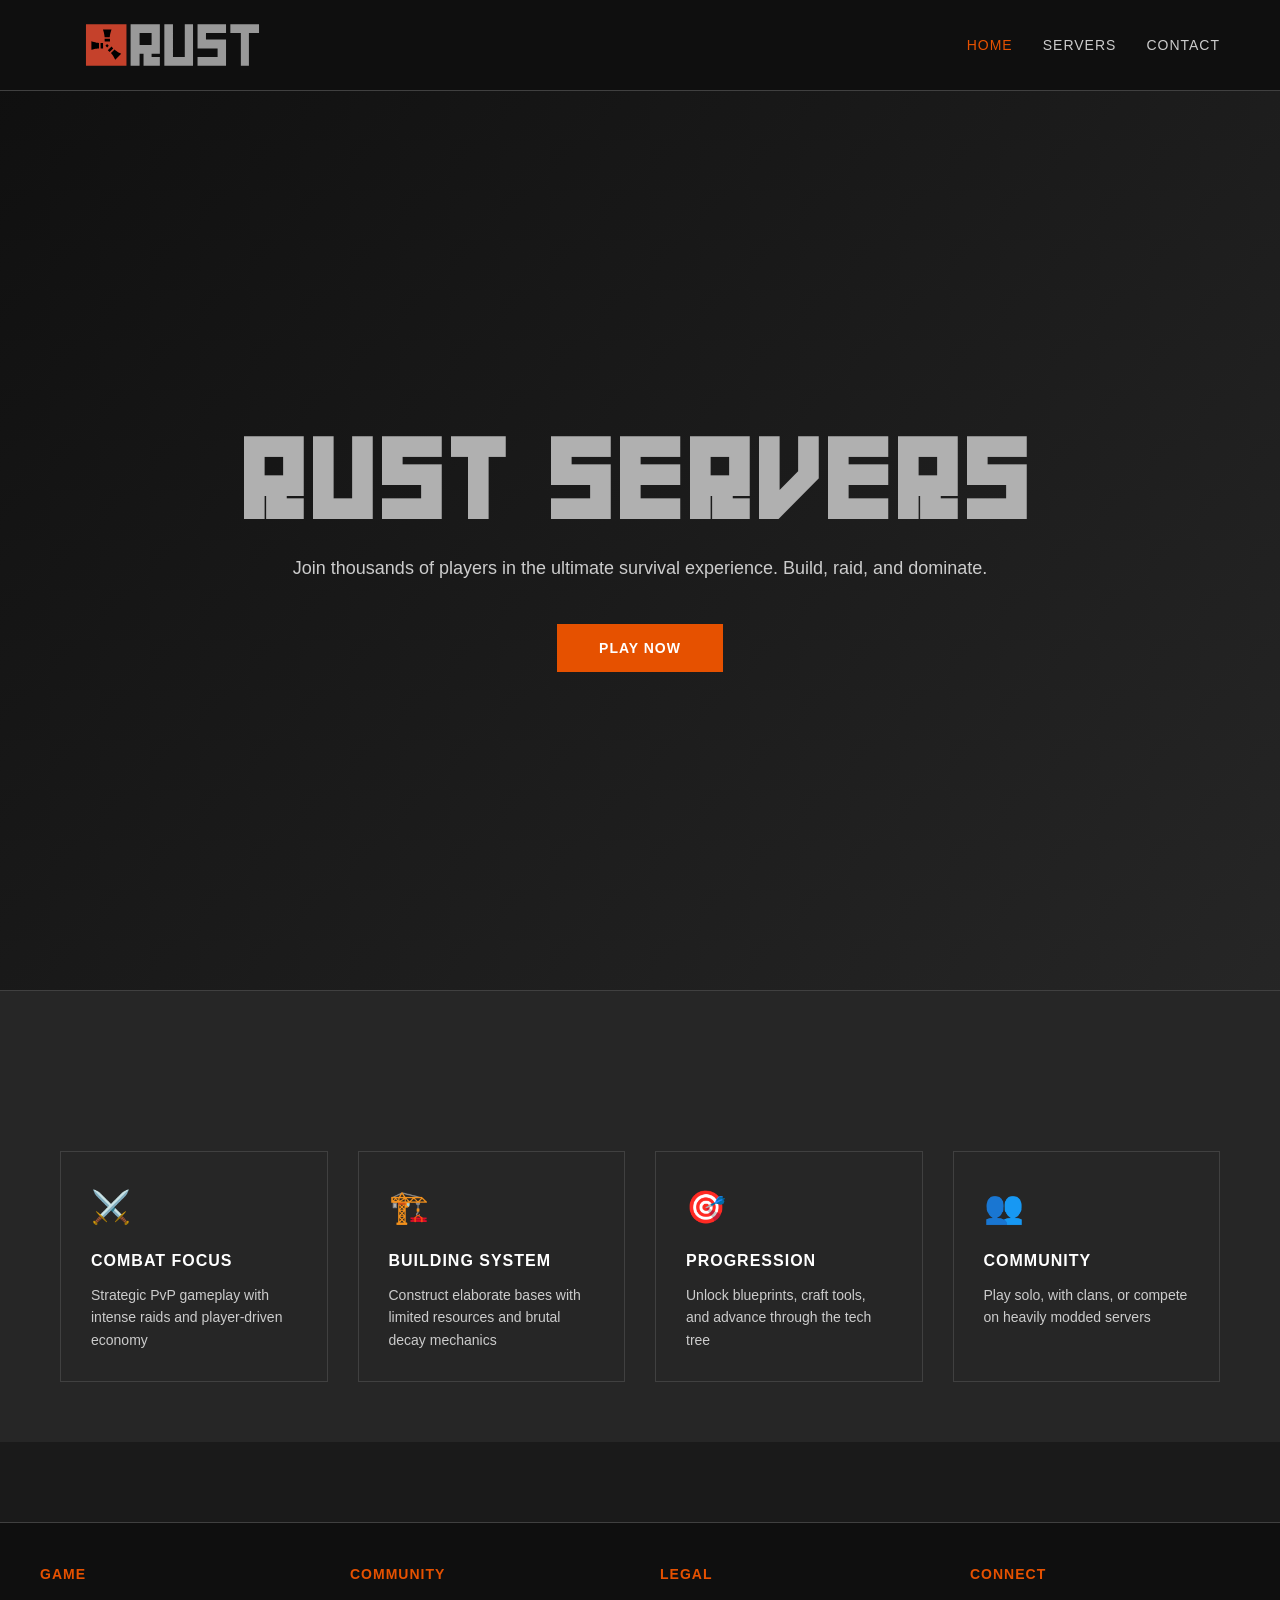
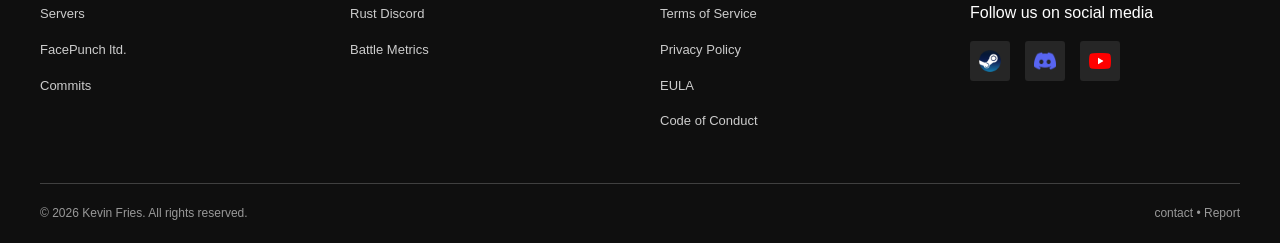
==== index.html @ 1bcc0ac7 "RUST SITE" ====
<!DOCTYPE html>
<html lang="en">
<head>
  <meta charset="UTF-8">
  <link rel="shortcut icon" type="image/svg+xml" href="/favicon.svg">
  <meta name="viewport" content="width=device-width, initial-scale=1.0">
  <title>RUST - Survival Game Community</title>
  <link rel="stylesheet" href="assets/css/main.css">
  <link rel="stylesheet" href="assets/css/navbar.css">
  <link rel="stylesheet" href="assets/css/home.css">
  <link rel="stylesheet" href="assets/css/footer.css">
</head>
<body>
  <nav>
    <div class="nav-container">
      <a href="index.html" class="nav-logo">RUST</a>
      <div class="hamburger">
        <div class="hamburger-line"></div>
        <div class="hamburger-line"></div>
        <div class="hamburger-line"></div>
      </div>
      <ul class="nav-links">
        <li><a href="index.html">Home</a></li>
        <li><a href="servers.html">Servers</a></li>
        <li><a href="contact.html">Contact</a></li>
      </ul>
    </div>
  </nav>

  <main>
    <section class="hero">
      <div class="hero-content">
        <h1 class="rust">RUST SERVERS</h1>
        <p>Join thousands of players in the ultimate survival experience. Build, raid, and dominate.</p>
        <div class="hero-buttons">
          <button class="btn-primary" onclick="window.location.href='servers.html'">Play Now</button>
        </div>
      </div>
    </section>

    <section class="section" style="background-color: var(--surface); border-top: 1px solid var(--border-color);">
      <div class="container">
        <div class="features">
          <div class="feature-card">
            <div class="feature-icon">⚔️</div>
            <h3>Combat Focus</h3>
            <p>Strategic PvP gameplay with intense raids and player-driven economy</p>
          </div>
          <div class="feature-card">
            <div class="feature-icon">🏗️</div>
            <h3>Building System</h3>
            <p>Construct elaborate bases with limited resources and brutal decay mechanics</p>
          </div>
          <div class="feature-card">
            <div class="feature-icon">🎯</div>
            <h3>Progression</h3>
            <p>Unlock blueprints, craft tools, and advance through the tech tree</p>
          </div>
          <div class="feature-card">
            <div class="feature-icon">👥</div>
            <h3>Community</h3>
            <p>Play solo, with clans, or compete on heavily modded servers</p>
          </div>
        </div>
      </div>
    </section>
  </main>

  <footer>
    <div class="footer-container">
      <div class="footer-content">
        <div class="footer-section">
          <h3>Game</h3>
          <ul>
            <li><a href="servers.html">Servers</a></li>
            <li><a href="https://facepunch.com/" target="_blank">FacePunch ltd.</a></li>
            <li><a href="https://commits.facepunch.com/" target="_blank">Commits</a></li>
          </ul>
        </div>
        <div class="footer-section">
          <h3>Community</h3>
          <ul>
            <li><a href="https://discord.gg/rust" target="_blank">Rust Discord</a></li>
            <li><a href="https://www.battlemetrics.com/" target="_blank">Battle Metrics</a></li>
          </ul>
        </div>
        <div class="footer-section">
        <h3>Legal</h3>
        <ul>
            <li><a href="#" class="legal-link" data-type="tos">Terms of Service</a></li>
            <li><a href="#" class="legal-link" data-type="privacy">Privacy Policy</a></li>
            <li><a href="#" class="legal-link" data-type="eula">EULA</a></li>
            <li><a href="#" class="legal-link" data-type="code">Code of Conduct</a></li>
        </ul>
        </div>
        <div class="footer-section">
          <h3>Connect</h3>
          <p>Follow us on social media</p>
            <div class="footer-socials">
            <a href="https://steamcommunity.com/profiles/76561199487961907/" class="footer-social-link" title="Steam" target="_blank" rel="noopener noreferrer">
                <img src="assets/images/steam.png" alt="Steam">
            </a>
            <a href="https://discord.gg/kZVKH8CjVq" class="footer-social-link" title="Discord" target="_blank" rel="noopener noreferrer">
                <img src="assets/images/discord.png" alt="Discord">
            </a>
            <a href="https://www.youtube.com/@Lizardrust" class="footer-social-link" title="YouTube" target="_blank" rel="noopener noreferrer">
                <img src="assets/images/youtube.png" alt="YouTube">
            </a>
            </div>
        </div>
      </div>
      <div class="footer-bottom">
        <span>&copy; 2026 Kevin Fries. All rights reserved.</span>
        <div>
          <a href="/contact.html">contact</a> • <a href="/contact.html">Report</a>
        </div>
      </div>
    </div>
  </footer>

  <script src="assets/js/navbar.js"></script>
</body>
</html>
---- assets/css/main.css ----
* {
  margin: 0;
  padding: 0;
  box-sizing: border-box;
}
@font-face {
    font-family: 'Rust';
    src: url('/assets/font/Rust.ttf') format('truetype');
    font-weight: normal;
    font-style: normal;
}


:root {
  --primary-orange: #e65100;
  --dark-bg: #1a1a1a;
  --darker-bg: #0f0f0f;
  --surface: #262626;
  --surface-light: #333333;
  --text-primary: #ffffff;
  --text-secondary: #cccccc;
  --text-muted: #999999;
  --border-color: #404040;
  --accent: #ff6600;
  --success: #4caf50;
  --error: #f44336;
  --transition: 0.2s ease;
}

html {
  scroll-behavior: smooth;
}

body {
  font-family: 'Segoe UI', Tahoma, Geneva, Verdana, sans-serif;
  background-color: var(--dark-bg);
  color: var(--text-primary);
  line-height: 1.6;
  font-size: 16px;
}

a {
  color: var(--primary-orange);
  text-decoration: none;
  transition: color var(--transition);
}

a:hover {
  color: var(--accent);
}

button {
  font-family: inherit;
  cursor: pointer;
  border: none;
  transition: background-color var(--transition), transform var(--transition);
}

button:active {
  transform: scale(0.98);
}

input,
textarea,
select {
  font-family: inherit;
  font-size: 16px;
}

.container {
  width: 100%;
  max-width: 1200px;
  margin: 0 auto;
  padding: 0 20px;
}

.section {
  padding: 60px 20px;
}
.rust {
    font-family: 'Rust', sans-serif;
    font-size: 90px;
    color: #b0b0b0;
    text-transform: uppercase;
    letter-spacing: 8px;
    font-weight: 900;
}
@media (max-width: 768px) {
  .section {
    padding: 40px 20px;
  }
}
---- assets/css/navbar.css ----
nav {
  background-color: var(--darker-bg);
  border-bottom: 1px solid var(--border-color);
  position: fixed;
  width: 100%;
  top: 0;
  z-index: 1000;
}

.nav-container {
  display: flex;
  justify-content: space-between;
  align-items: center;
  padding: 0 20px;
  max-width: 1200px;
  margin: 0 auto;
  height: 90px;
  width: 100%;
}

.nav-logo {
  font-size: 24px;
  font-weight: 700;
  color: var(--primary-orange);
  letter-spacing: 2px;
  text-transform: uppercase;
  display: flex;
  align-items: center;
  height: 60px;
  gap: 8px;
}

.nav-logo:hover {
  color: var(--accent);
}

.logo-image {
  height: 150px;
  width: auto;
  transition: filter var(--transition);
  object-fit: contain;
}

.nav-logo:hover .logo-image {
  filter: brightness(1.1);
}

.nav-links {
  display: flex;
  list-style: none;
  gap: 30px;
}

.nav-links a {
  color: var(--text-secondary);
  font-size: 14px;
  font-weight: 500;
  text-transform: uppercase;
  letter-spacing: 1px;
  transition: color var(--transition);
}

.nav-links a:hover,
.nav-links a.active {
  color: var(--primary-orange);
}

.hamburger {
  display: none;
  flex-direction: column;
  cursor: pointer;
  gap: 6px;
}

.hamburger-line {
  width: 24px;
  height: 2px;
  background-color: var(--text-primary);
  transition: all var(--transition);
}

.hamburger.active .hamburger-line:nth-child(1) {
  transform: rotate(45deg) translate(11px, 11px);
}

.hamburger.active .hamburger-line:nth-child(2) {
  opacity: 0;
}

.hamburger.active .hamburger-line:nth-child(3) {
  transform: rotate(-45deg) translate(7px, -8px);
}

@media (max-width: 768px) {
  .nav-links {
    position: absolute;
    left: -100%;
    top: 90px;
    flex-direction: column;
    background-color: var(--darker-bg);
    width: 100%;
    text-align: center;
    transition: left 0.3s;
    padding: 20px 0;
    gap: 0;
    border-bottom: 1px solid var(--border-color);
  }

  .nav-links.active {
    left: 0;
  }

  .nav-links li {
    padding: 15px 0;
    border-bottom: 1px solid var(--border-color);
  }

  .hamburger {
    display: flex;
  }
}

body {
  margin-top: 90px;
}
---- assets/css/home.css ----
.hero {
  background: linear-gradient(135deg, rgba(15, 15, 15, 0.95), rgba(38, 38, 38, 0.95)), url('data:image/svg+xml,<svg xmlns="http://www.w3.org/2000/svg" width="100" height="100"><rect fill="%23262626" width="100" height="100"/><rect fill="%231a1a1a" x="0" y="0" width="50" height="50"/><rect fill="%231a1a1a" x="50" y="50" width="50" height="50"/></svg>');
  min-height: 100vh;
  display: flex;
  align-items: center;
  justify-content: center;
  text-align: center;
  padding: 40px 20px;
  overflow: hidden;
}

.hero-content {
  max-width: 800px;
  animation: fadeInUp 0.8s ease;
}

.hero-logo {
  width: 100%;
  max-width: 900px;
  height: auto;
  margin: 0 auto 20px;
  animation: fadeInUp 0.8s ease;
  display: block;
}

.hero p {
  font-size: 18px;
  color: var(--text-secondary);
  margin-bottom: 40px;
  line-height: 1.8;
}

.hero-buttons {
  display: flex;
  gap: 20px;
  justify-content: center;
  flex-wrap: wrap;
}

.btn-primary,
.btn-secondary {
  padding: 14px 40px;
  font-size: 14px;
  font-weight: 700;
  text-transform: uppercase;
  letter-spacing: 1px;
  border: 2px solid;
  border-radius: 0;
  transition: all var(--transition);
}

.btn-primary {
  background-color: var(--primary-orange);
  color: var(--text-primary);
  border-color: var(--primary-orange);
}

.btn-primary:hover {
  background-color: var(--accent);
  border-color: var(--accent);
}

.btn-secondary {
  background-color: transparent;
  color: var(--text-primary);
  border-color: var(--text-secondary);
}

.btn-secondary:hover {
  border-color: var(--primary-orange);
  color: var(--primary-orange);
}

.features {
  display: grid;
  grid-template-columns: repeat(auto-fit, minmax(250px, 1fr));
  gap: 30px;
  margin-top: 100px;
}

.feature-card {
  background-color: var(--surface);
  padding: 30px;
  border: 1px solid var(--border-color);
  transition: all var(--transition);
}

.feature-card:hover {
  border-color: var(--primary-orange);
  background-color: var(--surface-light);
}

.feature-icon {
  font-size: 32px;
  color: var(--primary-orange);
  margin-bottom: 15px;
}

.feature-card h3 {
  font-size: 16px;
  font-weight: 700;
  text-transform: uppercase;
  letter-spacing: 1px;
  margin-bottom: 10px;
  color: var(--text-primary);
}

.feature-card p {
  font-size: 14px;
  color: var(--text-secondary);
}

@keyframes fadeInUp {
  from {
    opacity: 0;
    transform: translateY(30px);
  }
  to {
    opacity: 1;
    transform: translateY(0);
  }
}

@media (max-width: 768px) {
  .hero h1 {
    font-size: 48px;
  }

  .hero p {
    font-size: 16px;
  }

  .hero-buttons {
    flex-direction: column;
  }

  .btn-primary,
  .btn-secondary {
    width: 100%;
  }
}
---- assets/css/footer.css ----
footer {
  background-color: var(--darker-bg);
  border-top: 1px solid var(--border-color);
  padding: 40px 20px 20px;
  margin-top: 80px;
}

.footer-container {
  max-width: 1200px;
  margin: 0 auto;
}

.footer-content {
  display: grid;
  grid-template-columns: repeat(auto-fit, minmax(200px, 1fr));
  gap: 40px;
  margin-bottom: 40px;
}

.footer-section h3 {
  color: var(--primary-orange);
  font-size: 14px;
  font-weight: 700;
  text-transform: uppercase;
  letter-spacing: 1px;
  margin-bottom: 15px;
}

.footer-section ul {
  list-style: none;
}

.footer-section ul li {
  margin-bottom: 10px;
}

.footer-section a {
  color: var(--text-secondary);
  font-size: 13px;
  transition: color var(--transition);
}

.footer-section a:hover {
  color: var(--primary-orange);
}

.footer-socials {
  display: flex;
  gap: 15px;
  margin-top: 15px;
}

.footer-social-link {
  display: inline-flex;
  align-items: center;
  justify-content: center;
  width: 40px;
  height: 40px;
  background-color: var(--surface);
  color: var(--text-secondary);
  border-radius: 3px;
  transition: all var(--transition);
}
.footer-social-link img {
  width: 22px;
  height: 22px;
  object-fit: contain;
}
.footer-social-link:hover {
  background-color: var(--primary-orange);
  color: var(--text-secondary);
}

.footer-bottom {
  border-top: 1px solid var(--border-color);
  padding-top: 20px;
  display: flex;
  justify-content: space-between;
  align-items: center;
  flex-wrap: wrap;
  gap: 20px;
  font-size: 12px;
  color: var(--text-muted);
}

.footer-bottom a {
  color: var(--text-muted);
  font-size: 12px;
}

.footer-bottom a:hover {
  color: var(--primary-orange);
}

@media (max-width: 768px) {
  footer {
    padding: 30px 20px 15px;
    margin-top: 60px;
  }

  .footer-content {
    grid-template-columns: 1fr;
    gap: 30px;
  }

  .footer-bottom {
    flex-direction: column;
    text-align: center;
  }
}
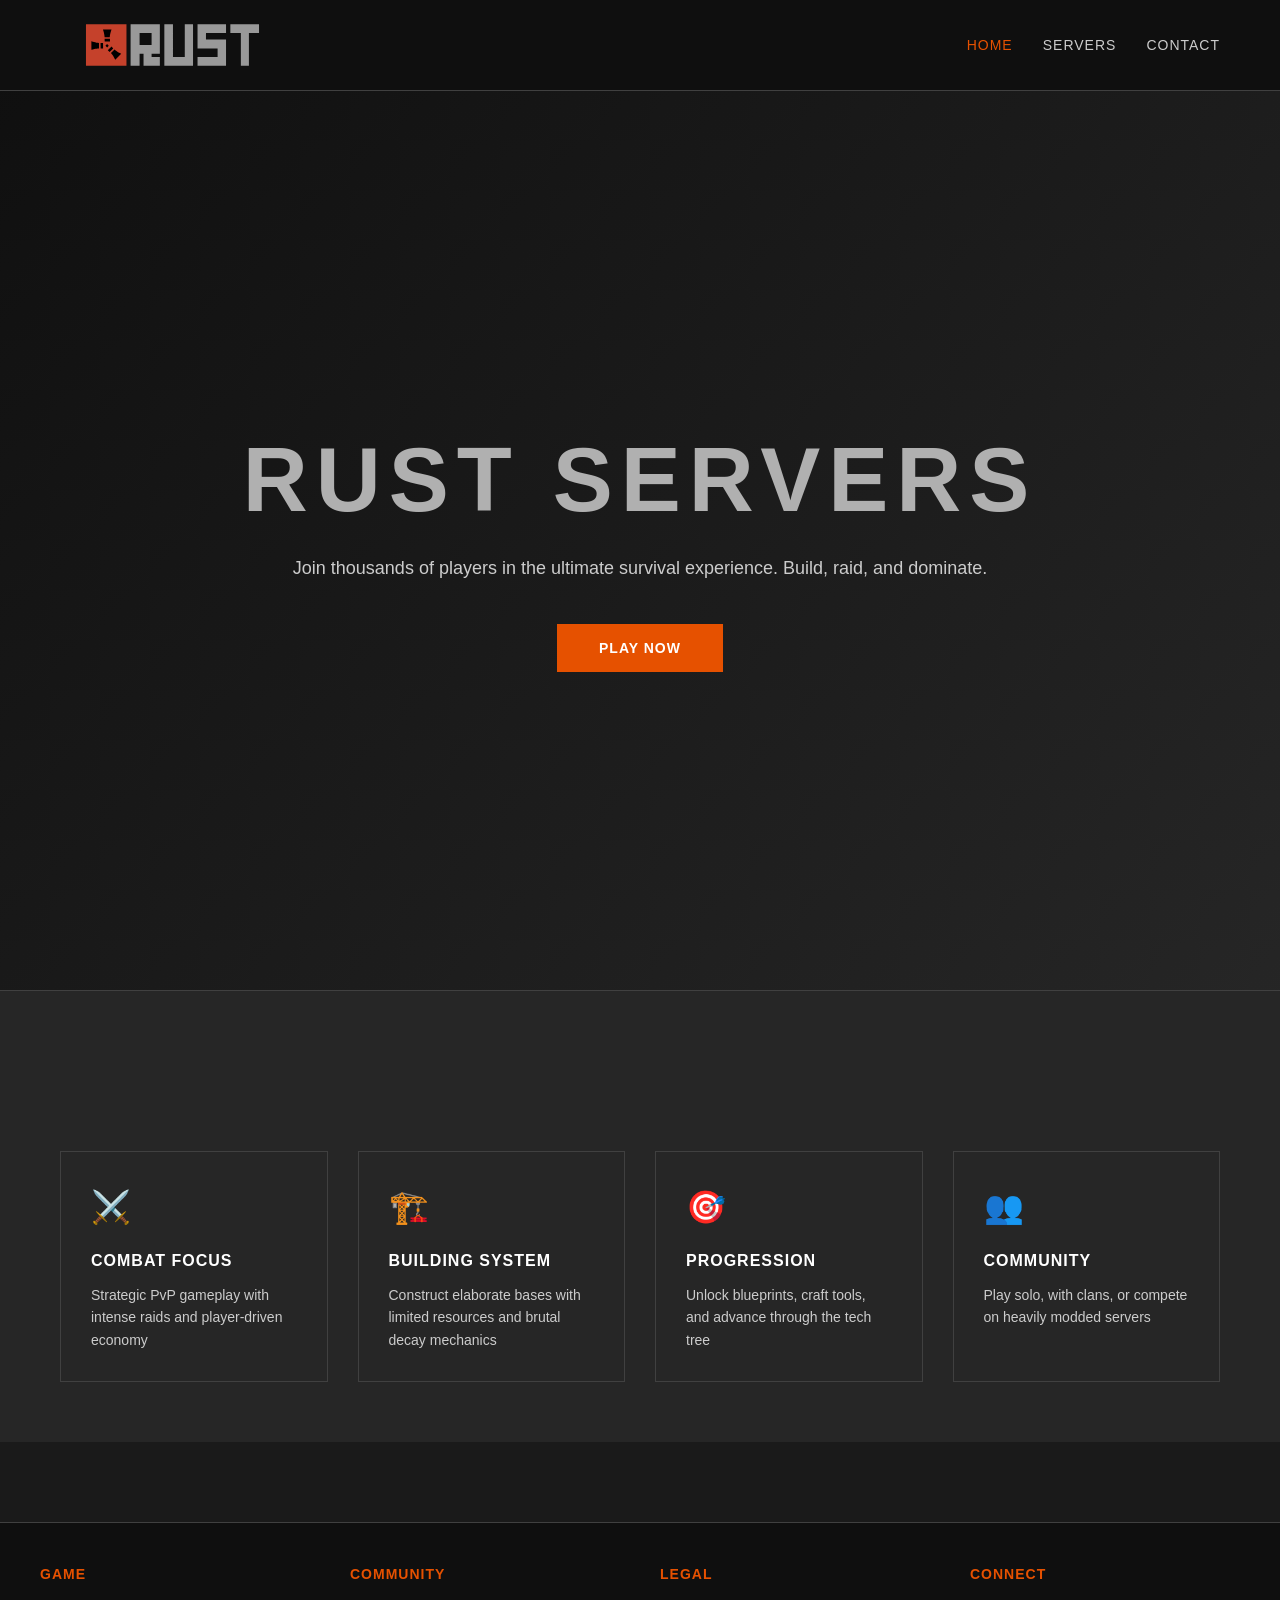
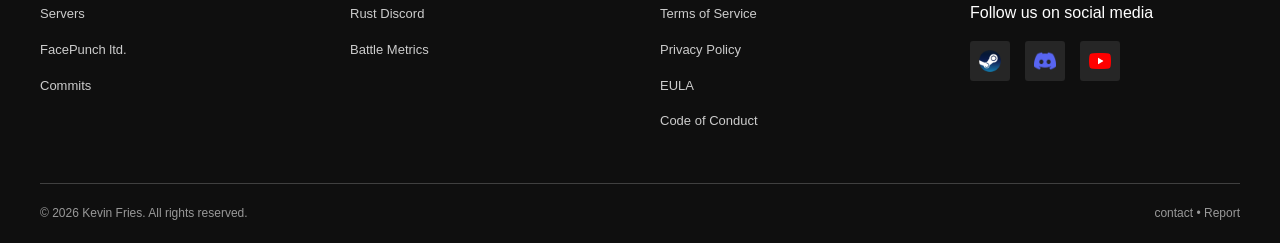
==== commit 55b52319: "." ====
--- a/index.html
+++ b/index.html
@@ -2,7 +2,7 @@
 <html lang="en">
 <head>
   <meta charset="UTF-8">
-  <link rel="shortcut icon" type="image/svg+xml" href="/favicon.svg">
+  <link rel="icon" type="image/svg+xml" href="icon.svg">
   <meta name="viewport" content="width=device-width, initial-scale=1.0">
   <title>RUST - Survival Game Community</title>
   <link rel="stylesheet" href="assets/css/main.css">
--- a/assets/css/main.css
+++ b/assets/css/main.css
@@ -5,7 +5,7 @@
 }
 @font-face {
     font-family: 'Rust';
-    src: url('/assets/font/Rust.ttf') format('truetype');
+    src: url('./assets/font/Rust.ttf') format('truetype');
     font-weight: normal;
     font-style: normal;
 }
